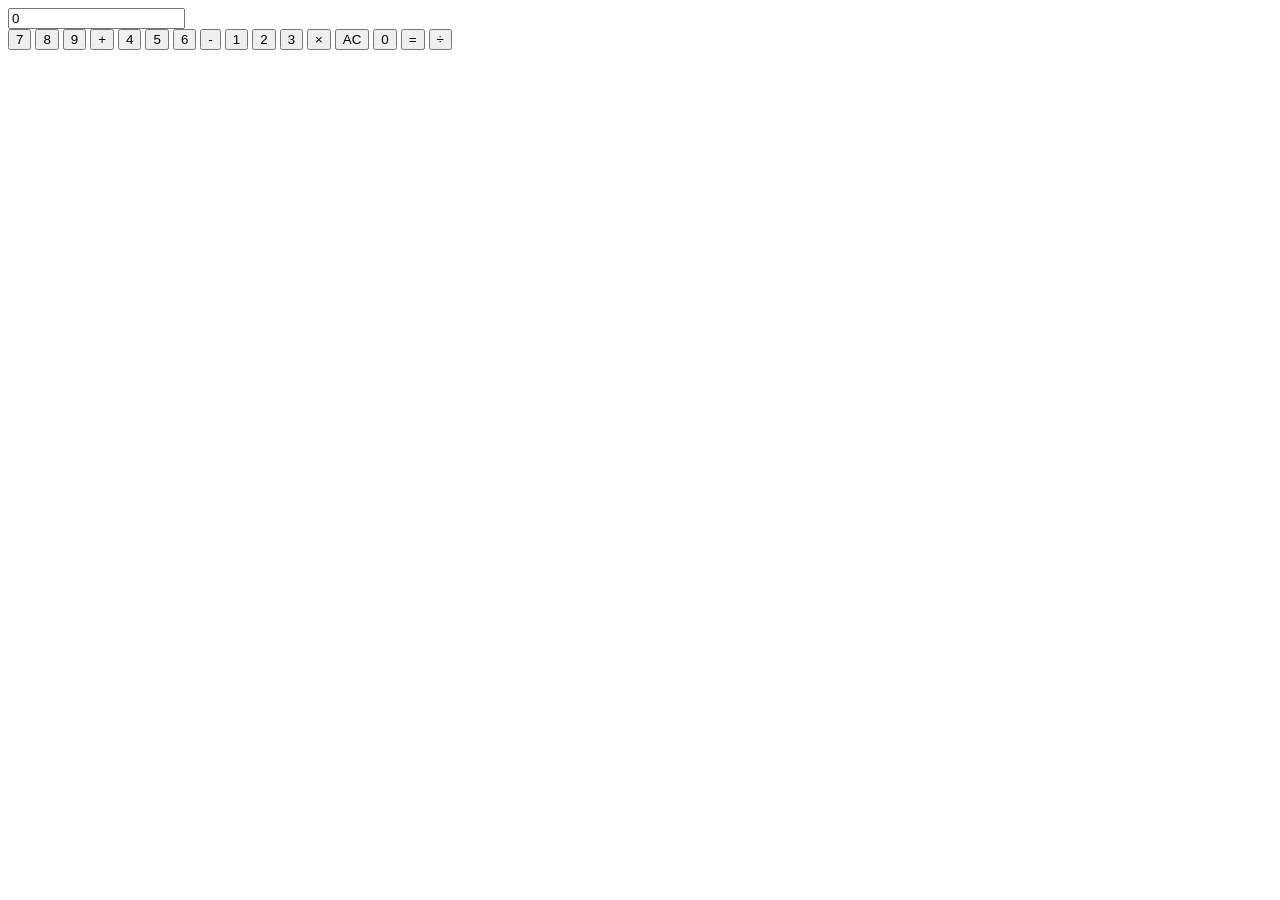
==== index.html @ e7621e7e "Add files via upload" ====
<!DOCTYPE html>
<html>
<head>
  <title>Calculator</title>
</head>
<body>

  <div id="calculator">
    
    <!-- Display — এখানে number দেখাবে -->
    <input type="text" id="display" value="0" readonly>
    
    <!-- Buttons -->
    <div id="buttons">
      <button onclick="calcNum('7')">7</button>
      <button onclick="calcNum('8')">8</button>
      <button onclick="calcNum('9')">9</button>
      <button onclick="calcOp('+')">+</button>

      <button onclick="calcNum('4')">4</button>
      <button onclick="calcNum('5')">5</button>
      <button onclick="calcNum('6')">6</button>
      <button onclick="calcOp('-')">-</button>

      <button onclick="calcNum('1')">1</button>
      <button onclick="calcNum('2')">2</button>
      <button onclick="calcNum('3')">3</button>
      <button onclick="calcOp('*')">×</button>

      <button onclick="calcFn('clear')">AC</button>
      <button onclick="calcNum('0')">0</button>
      <button onclick="calcEq()">=</button>
      <button onclick="calcOp('/')">÷</button>
    </div>

  </div>

  <script src="calc.js"></script>
</body>
</html>
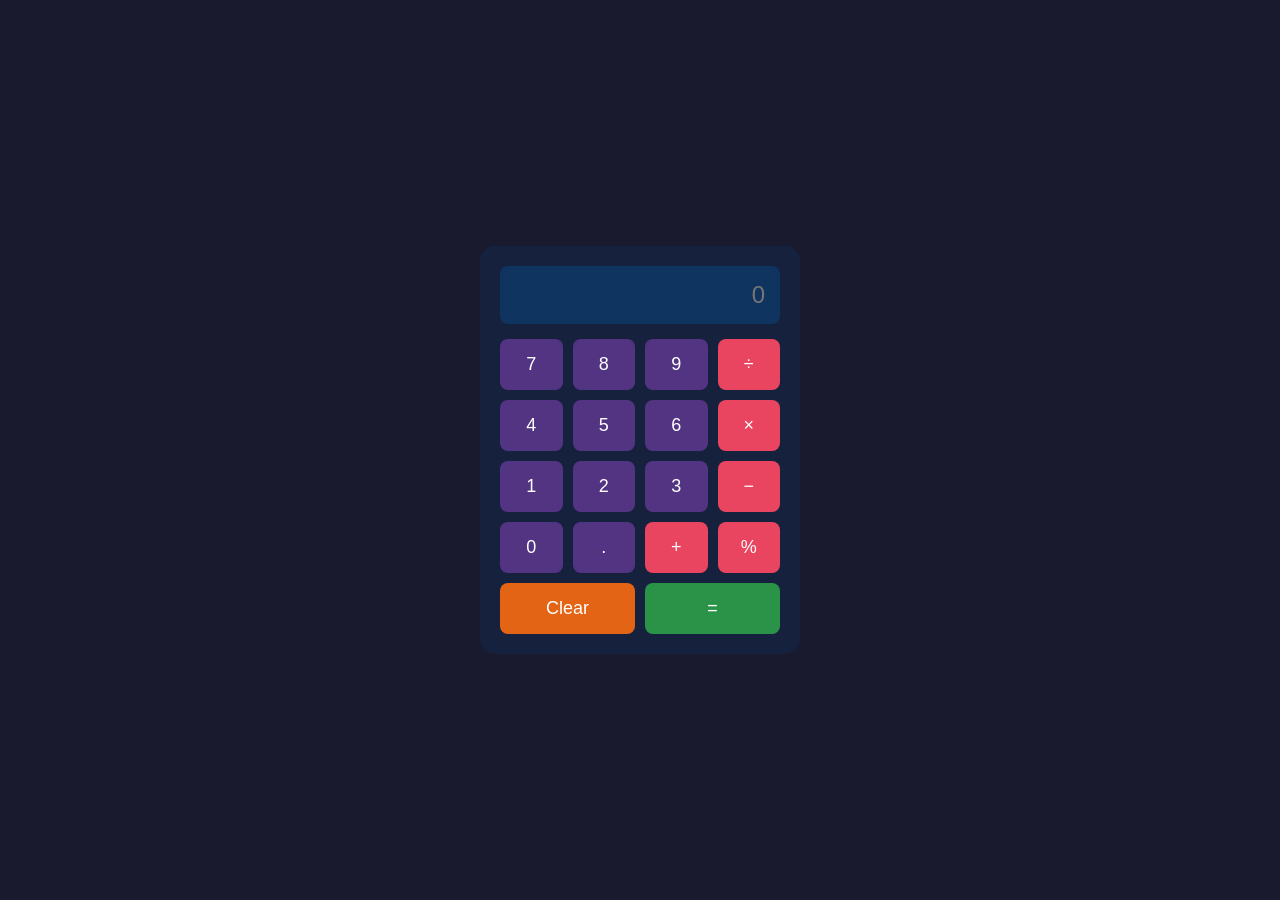
==== commit ccf64595: "Rename calculator.html to index.html" ====
--- a/index.html
+++ b/index.html
@@ -1,40 +1,119 @@
 <!DOCTYPE html>
 <html>
-<head>
-  <title>Calculator</title>
-</head>
-<body>
+  <head>
+    <title>Calculator</title>
+    <style>
+      body {
+        background-color: #1a1a2e;
+        display: flex;
+        justify-content: center;
+        align-items: center;
+        height: 100vh;
+        margin: 0;
+      }
 
-  <div id="calculator">
-    
-    <!-- Display — এখানে number দেখাবে -->
-    <input type="text" id="display" value="0" readonly>
-    
-    <!-- Buttons -->
-    <div id="buttons">
-      <button onclick="calcNum('7')">7</button>
-      <button onclick="calcNum('8')">8</button>
-      <button onclick="calcNum('9')">9</button>
-      <button onclick="calcOp('+')">+</button>
+      .calc {
+        background-color: #16213e;
+        padding: 20px;
+        border-radius: 15px;
+        width: 280px;
+      }
 
-      <button onclick="calcNum('4')">4</button>
-      <button onclick="calcNum('5')">5</button>
-      <button onclick="calcNum('6')">6</button>
-      <button onclick="calcOp('-')">-</button>
+      #display {
+        width: 100%;
+        padding: 15px;
+        font-size: 24px;
+        text-align: right;
+        background-color: #0f3460;
+        color: white;
+        border: none;
+        border-radius: 8px;
+        margin-bottom: 15px;
+        box-sizing: border-box;
+      }
 
-      <button onclick="calcNum('1')">1</button>
-      <button onclick="calcNum('2')">2</button>
-      <button onclick="calcNum('3')">3</button>
-      <button onclick="calcOp('*')">×</button>
+      .buttons {
+        display: grid;
+        grid-template-columns: repeat(4, 1fr);
+        gap: 10px;
+      }
 
-      <button onclick="calcFn('clear')">AC</button>
-      <button onclick="calcNum('0')">0</button>
-      <button onclick="calcEq()">=</button>
-      <button onclick="calcOp('/')">÷</button>
+      button {
+        padding: 15px;
+        font-size: 18px;
+        border: none;
+        border-radius: 8px;
+        cursor: pointer;
+        background-color: #533483;
+        color: white;
+      }
+
+      .btn-operator {
+        background-color: #e94560;
+      }
+
+      .btn-equal {
+        background-color: #2b9348;
+        grid-column: span 2;
+      }
+
+      .btn-clear {
+        background-color: #e36414;
+        grid-column: span 2;
+      }
+    </style>
+  </head>
+  <body>
+    <div class="calc">
+      <input id="display" type="text" readonly placeholder="0">
+      <div class="buttons">
+        <button onclick="addNum('7')">7</button>
+        <button onclick="addNum('8')">8</button>
+        <button onclick="addNum('9')">9</button>
+        <button class="btn-operator" onclick="addNum('/')">÷</button>
+
+        <button onclick="addNum('4')">4</button>
+        <button onclick="addNum('5')">5</button>
+        <button onclick="addNum('6')">6</button>
+        <button class="btn-operator" onclick="addNum('*')">×</button>
+
+        <button onclick="addNum('1')">1</button>
+        <button onclick="addNum('2')">2</button>
+        <button onclick="addNum('3')">3</button>
+        <button class="btn-operator" onclick="addNum('-')">−</button>
+
+        <button onclick="addNum('0')">0</button>
+        <button onclick="addNum('.')">.</button>
+        <button class="btn-operator" onclick="addNum('+')">+</button>
+        <button class="btn-operator" onclick="addNum('%')">%</button>
+
+        <button class="btn-clear" onclick="clearDisplay()">Clear</button>
+        <button class="btn-equal" onclick="calculate()">=</button>
+      </div>
     </div>
 
-  </div>
+    <script>
+      function addNum(val) {
+        document.getElementById("display").value += val;
+      }
 
-  <script src="calc.js"></script>
-</body>
-</html>+      function clearDisplay() {
+        document.getElementById("display").value = "";
+      }
+
+      function calculate() {
+        const display = document.getElementById("display");
+        try {
+          let expression = display.value;
+          let result = expression.replace(/(\d+\.?\d*)\s*([+\-*\/])\s*(\d+\.?\d*)%/g, function(match, a, op, b) {
+            const percent = parseFloat(a) * parseFloat(b) / 100;
+            return parseFloat(a) + op + percent;
+          });
+          display.value = eval(result);
+        } catch {
+          display.value = "Error!";
+        }
+      }
+    </script>
+  </body>
+</html>
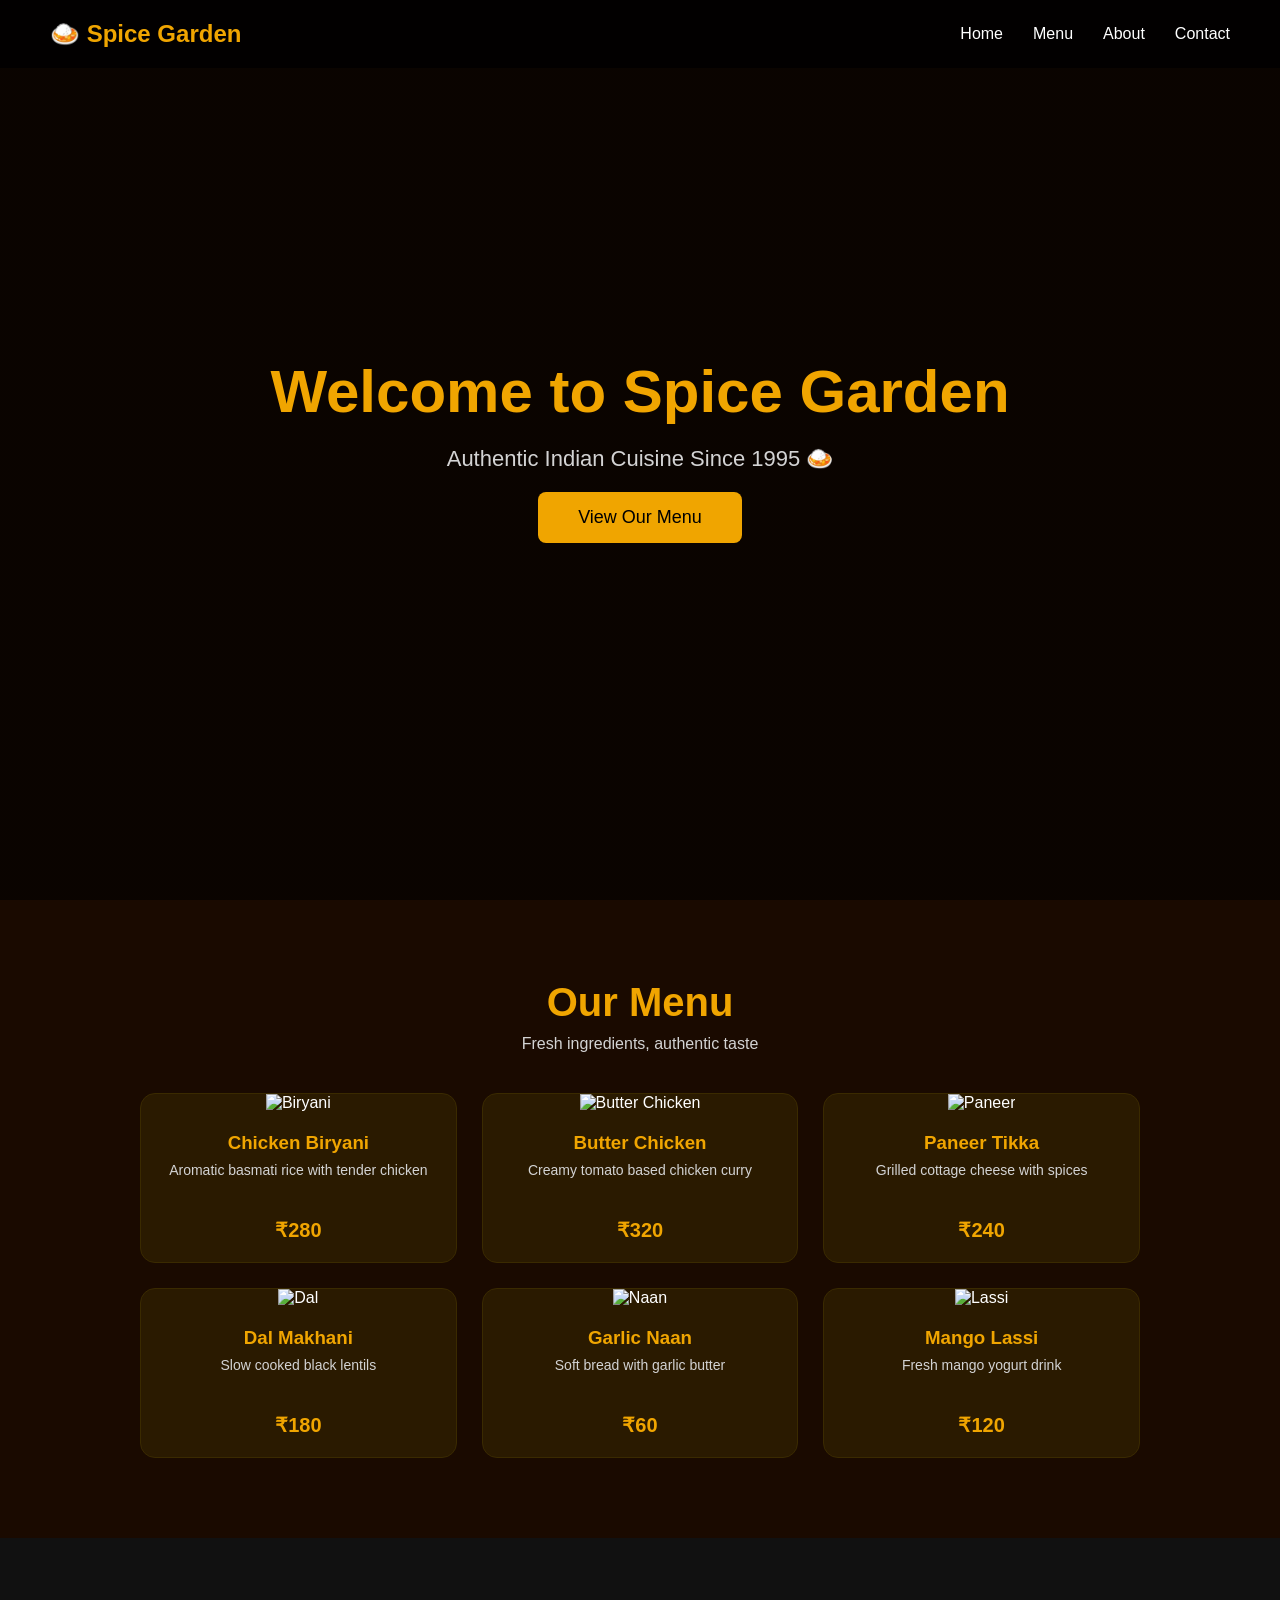
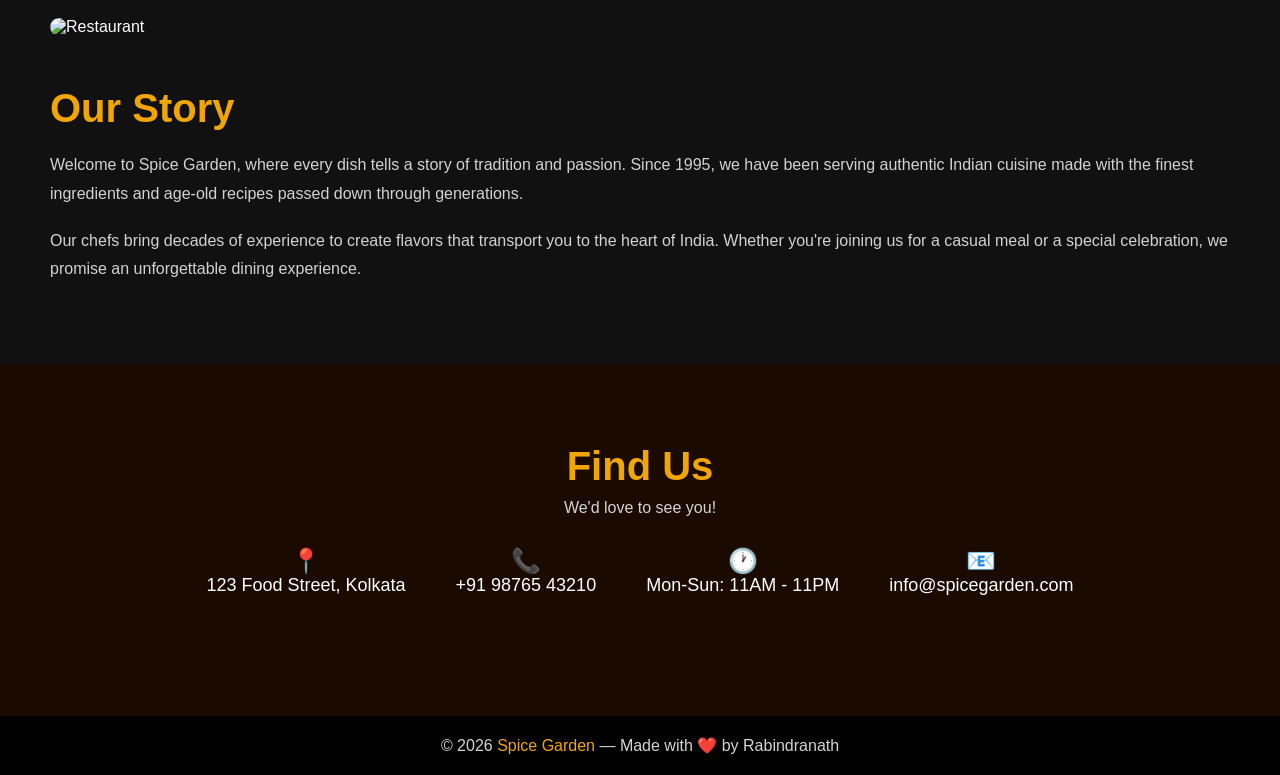
==== commit d5ec6543: "Rename restaurantfiverr.hyml.html to index.html" ====
--- a/index.html
+++ b/index.html
@@ -1,119 +1,251 @@
 <!DOCTYPE html>
 <html>
   <head>
-    <title>Calculator</title>
+    <meta name="viewport" content="width=device-width, initial-scale=1.0">
+    <title>Spice Garden Restaurant</title>
     <style>
-      body {
-        background-color: #1a1a2e;
-        display: flex;
+      * { margin: 0; padding: 0; box-sizing: border-box; }
+      
+      body { font-family: Arial, sans-serif; background: #1a0a00; color: white; }
+
+      /* NAV */
+      nav {
+        display: flex;
+        justify-content: space-between;
+        align-items: center;
+        padding: 20px 50px;
+        background: rgba(0,0,0,0.8);
+        position: fixed;
+        width: 100%;
+        top: 0;
+        z-index: 100;
+      }
+      .logo { color: #f0a500; font-size: 24px; }
+      nav ul { list-style: none; display: flex; gap: 30px; }
+      nav ul a { color: white; text-decoration: none; }
+      nav ul a:hover { color: #f0a500; }
+
+      /* HERO */
+      .hero {
+        height: 100vh;
+        background: linear-gradient(rgba(0,0,0,0.6), rgba(0,0,0,0.6)),
+          url('https://images.unsplash.com/photo-1517248135467-4c7edcad34c4?w=1200') center/cover;
+        display: flex;
+        flex-direction: column;
         justify-content: center;
         align-items: center;
-        height: 100vh;
-        margin: 0;
-      }
-
-      .calc {
-        background-color: #16213e;
-        padding: 20px;
-        border-radius: 15px;
-        width: 280px;
-      }
-
-      #display {
-        width: 100%;
-        padding: 15px;
-        font-size: 24px;
-        text-align: right;
-        background-color: #0f3460;
-        color: white;
+        text-align: center;
+      }
+      .hero h1 { font-size: 60px; color: #f0a500; animation: fadeDown 1s ease; }
+      .hero p { font-size: 22px; margin: 20px 0; color: lightgray; }
+      .hero button {
+        padding: 15px 40px;
+        background: #f0a500;
+        color: black;
         border: none;
         border-radius: 8px;
-        margin-bottom: 15px;
-        box-sizing: border-box;
-      }
-
-      .buttons {
+        font-size: 18px;
+        cursor: pointer;
+      }
+      .hero button:hover { background: white; }
+
+      /* MENU */
+      .menu {
+        padding: 80px 20px;
+        text-align: center;
+        background: #1a0a00;
+      }
+      .menu h2 { font-size: 40px; color: #f0a500; margin-bottom: 10px; }
+      .menu p { color: lightgray; margin-bottom: 40px; }
+
+      .menu-grid {
         display: grid;
-        grid-template-columns: repeat(4, 1fr);
-        gap: 10px;
-      }
-
-      button {
-        padding: 15px;
-        font-size: 18px;
-        border: none;
-        border-radius: 8px;
-        cursor: pointer;
-        background-color: #533483;
-        color: white;
-      }
-
-      .btn-operator {
-        background-color: #e94560;
-      }
-
-      .btn-equal {
-        background-color: #2b9348;
-        grid-column: span 2;
-      }
-
-      .btn-clear {
-        background-color: #e36414;
-        grid-column: span 2;
+        grid-template-columns: repeat(3, 1fr);
+        gap: 25px;
+        max-width: 1000px;
+        margin: 0 auto;
+      }
+
+      .menu-card {
+        background: #2a1a00;
+        border-radius: 15px;
+        overflow: hidden;
+        transition: transform 0.3s;
+        border: 1px solid #3a2a00;
+      }
+      .menu-card:hover { transform: translateY(-10px); }
+      .menu-card img { width: 100%; height: 180px; object-fit: cover; }
+      .menu-card-body { padding: 20px; }
+      .menu-card-body h3 { color: #f0a500; margin-bottom: 8px; }
+      .menu-card-body p { color: lightgray; font-size: 14px; }
+      .price { color: #f0a500; font-size: 20px; font-weight: bold; margin-top: 10px; }
+
+      /* ABOUT */
+      .about {
+        padding: 80px 50px;
+        display: flex;
+        gap: 50px;
+        align-items: center;
+        background: #111;
+        flex-wrap: wrap;
+      }
+      .about img {
+        width: 400px;
+        border-radius: 15px;
+        flex-shrink: 0;
+      }
+      .about-text h2 { font-size: 40px; color: #f0a500; margin-bottom: 20px; }
+      .about-text p { color: lightgray; line-height: 1.8; font-size: 16px; }
+
+      /* CONTACT */
+      .contact {
+        padding: 80px 20px;
+        text-align: center;
+        background: #1a0a00;
+      }
+      .contact h2 { font-size: 40px; color: #f0a500; margin-bottom: 10px; }
+      .contact p { color: lightgray; margin-bottom: 30px; }
+
+      .contact-info {
+        display: flex;
+        justify-content: center;
+        gap: 50px;
+        flex-wrap: wrap;
+        margin-bottom: 40px;
+      }
+      .contact-info div { font-size: 18px; }
+      .contact-info span { color: #f0a500; font-size: 24px; }
+
+      /* FOOTER */
+      footer {
+        background: #000;
+        text-align: center;
+        padding: 20px;
+        color: lightgray;
+      }
+      footer span { color: #f0a500; }
+
+      /* ANIMATION */
+      @keyframes fadeDown {
+        from { opacity: 0; transform: translateY(-50px); }
+        to { opacity: 1; transform: translateY(0); }
+      }
+
+      /* RESPONSIVE */
+      @media (max-width: 600px) {
+        nav { padding: 15px 20px; }
+        .hero h1 { font-size: 35px; }
+        .menu-grid { grid-template-columns: 1fr; }
+        .about { flex-direction: column; padding: 40px 20px; }
+        .about img { width: 100%; }
+        .contact-info { flex-direction: column; gap: 20px; }
       }
     </style>
   </head>
   <body>
-    <div class="calc">
-      <input id="display" type="text" readonly placeholder="0">
-      <div class="buttons">
-        <button onclick="addNum('7')">7</button>
-        <button onclick="addNum('8')">8</button>
-        <button onclick="addNum('9')">9</button>
-        <button class="btn-operator" onclick="addNum('/')">÷</button>
-
-        <button onclick="addNum('4')">4</button>
-        <button onclick="addNum('5')">5</button>
-        <button onclick="addNum('6')">6</button>
-        <button class="btn-operator" onclick="addNum('*')">×</button>
-
-        <button onclick="addNum('1')">1</button>
-        <button onclick="addNum('2')">2</button>
-        <button onclick="addNum('3')">3</button>
-        <button class="btn-operator" onclick="addNum('-')">−</button>
-
-        <button onclick="addNum('0')">0</button>
-        <button onclick="addNum('.')">.</button>
-        <button class="btn-operator" onclick="addNum('+')">+</button>
-        <button class="btn-operator" onclick="addNum('%')">%</button>
-
-        <button class="btn-clear" onclick="clearDisplay()">Clear</button>
-        <button class="btn-equal" onclick="calculate()">=</button>
+
+    <nav>
+      <h2 class="logo">🍛 Spice Garden</h2>
+      <ul>
+        <li><a href="#">Home</a></li>
+        <li><a href="#">Menu</a></li>
+        <li><a href="#">About</a></li>
+        <li><a href="#">Contact</a></li>
+      </ul>
+    </nav>
+
+    <section class="hero">
+      <h1>Welcome to Spice Garden</h1>
+      <p>Authentic Indian Cuisine Since 1995 🍛</p>
+      <button>View Our Menu</button>
+    </section>
+
+    <section class="menu">
+      <h2>Our Menu</h2>
+      <p>Fresh ingredients, authentic taste</p>
+
+      <div class="menu-grid">
+        <div class="menu-card">
+          <img src="https://images.unsplash.com/photo-1565557623262-b51c2513a641?w=400" alt="Biryani">
+          <div class="menu-card-body">
+            <h3>Chicken Biryani</h3>
+            <p>Aromatic basmati rice with tender chicken</p>
+            <div class="price">₹280</div>
+          </div>
+        </div>
+
+        <div class="menu-card">
+          <img src="https://images.unsplash.com/photo-1588166524941-3bf61a9c41db?w=400" alt="Butter Chicken">
+          <div class="menu-card-body">
+            <h3>Butter Chicken</h3>
+            <p>Creamy tomato based chicken curry</p>
+            <div class="price">₹320</div>
+          </div>
+        </div>
+
+        <div class="menu-card">
+          <img src="https://images.unsplash.com/photo-1601050690597-df0568f70950?w=400" alt="Paneer">
+          <div class="menu-card-body">
+            <h3>Paneer Tikka</h3>
+            <p>Grilled cottage cheese with spices</p>
+            <div class="price">₹240</div>
+          </div>
+        </div>
+
+        <div class="menu-card">
+          <img src="https://images.unsplash.com/photo-1585937421612-70a008356fbe?w=400" alt="Dal">
+          <div class="menu-card-body">
+            <h3>Dal Makhani</h3>
+            <p>Slow cooked black lentils</p>
+            <div class="price">₹180</div>
+          </div>
+        </div>
+
+        <div class="menu-card">
+          <img src="https://images.unsplash.com/photo-1574894709920-11b28e7367e3?w=400" alt="Naan">
+          <div class="menu-card-body">
+            <h3>Garlic Naan</h3>
+            <p>Soft bread with garlic butter</p>
+            <div class="price">₹60</div>
+          </div>
+        </div>
+
+        <div class="menu-card">
+          <img src="https://images.unsplash.com/photo-1551024709-8f23befc6f87?w=400" alt="Lassi">
+          <div class="menu-card-body">
+            <h3>Mango Lassi</h3>
+            <p>Fresh mango yogurt drink</p>
+            <div class="price">₹120</div>
+          </div>
+        </div>
       </div>
-    </div>
-
-    <script>
-      function addNum(val) {
-        document.getElementById("display").value += val;
-      }
-
-      function clearDisplay() {
-        document.getElementById("display").value = "";
-      }
-
-      function calculate() {
-        const display = document.getElementById("display");
-        try {
-          let expression = display.value;
-          let result = expression.replace(/(\d+\.?\d*)\s*([+\-*\/])\s*(\d+\.?\d*)%/g, function(match, a, op, b) {
-            const percent = parseFloat(a) * parseFloat(b) / 100;
-            return parseFloat(a) + op + percent;
-          });
-          display.value = eval(result);
-        } catch {
-          display.value = "Error!";
-        }
-      }
-    </script>
+    </section>
+
+    <section class="about">
+      <img src="https://images.unsplash.com/photo-1414235077428-338989a2e8c0?w=500" alt="Restaurant">
+      <div class="about-text">
+        <h2>Our Story</h2>
+        <p>Welcome to Spice Garden, where every dish tells a story of tradition and passion. Since 1995, we have been serving authentic Indian cuisine made with the finest ingredients and age-old recipes passed down through generations.</p>
+        <br>
+        <p>Our chefs bring decades of experience to create flavors that transport you to the heart of India. Whether you're joining us for a casual meal or a special celebration, we promise an unforgettable dining experience.</p>
+      </div>
+    </section>
+
+    <section class="contact">
+      <h2>Find Us</h2>
+      <p>We'd love to see you!</p>
+
+      <div class="contact-info">
+        <div><span>📍</span><br>123 Food Street, Kolkata</div>
+        <div><span>📞</span><br>+91 98765 43210</div>
+        <div><span>🕐</span><br>Mon-Sun: 11AM - 11PM</div>
+        <div><span>📧</span><br>info@spicegarden.com</div>
+      </div>
+    </section>
+
+    <footer>
+      <p>© 2026 <span>Spice Garden</span> — Made with ❤️ by Rabindranath</p>
+    </footer>
+
   </body>
 </html>
